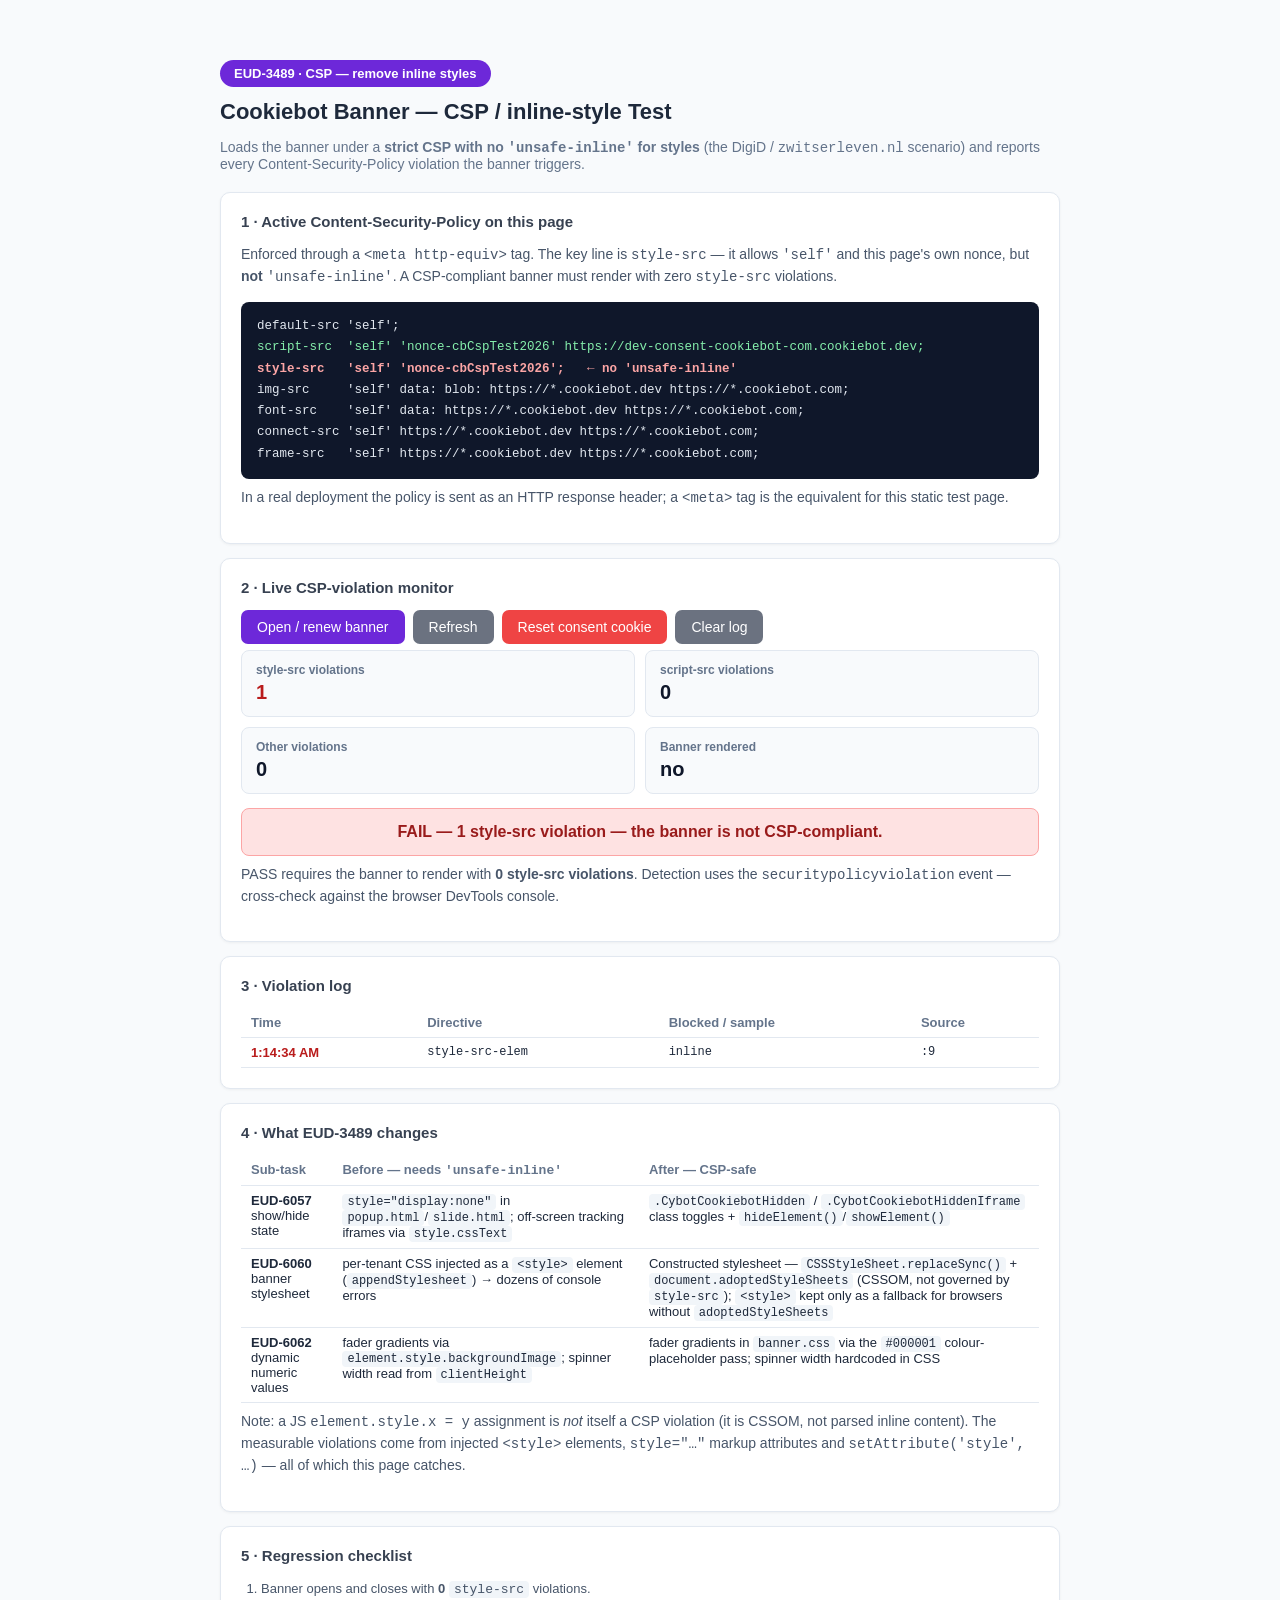
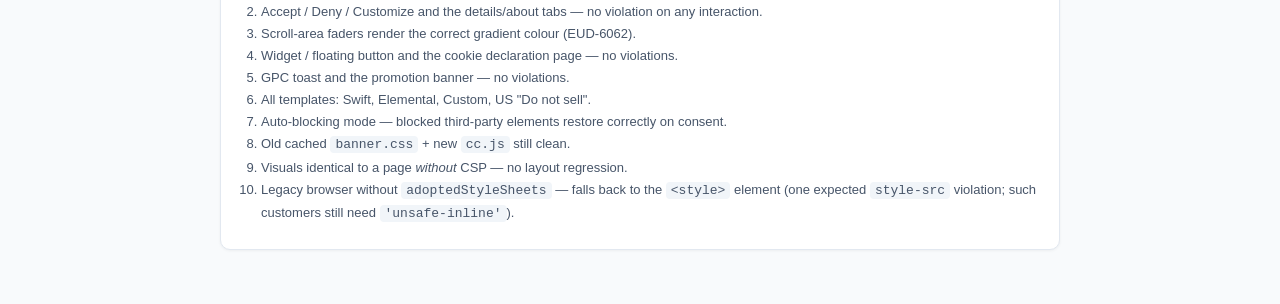
==== index.html @ 8791630c "Create index.html" ====
<!DOCTYPE html>
<html lang="en">
<head>
  <meta charset="UTF-8" />
  <meta name="viewport" content="width=device-width, initial-scale=1.0" />

  <!--
     Content Security Policy compliance test.

    This page enforces a STRICT CSP via <meta http-equiv>: style-src has NO
    'unsafe-inline'. That reproduces the DigiD / zwitserleven.nl scenario from
    the ticket, where customers are no longer allowed to whitelist
    'unsafe-inline' for styles.

    The page's OWN <style> and <script> blocks carry a nonce so they survive
    the policy. The nonce is a fixed string here on purpose — a static test
    fixture has no server to mint a per-request nonce, and the browser only
    checks that the attribute matches the policy, not that it is random.

    Anything the Cookiebot banner does that would need 'unsafe-inline'
    (an injected <style> element, a style="..." markup attribute, a
    setAttribute('style', ...) call) will be BLOCKED and reported through the
    securitypolicyviolation DOM event — which fires even for a meta-tag CSP,
    unlike report-uri/report-to.
  -->
  <meta http-equiv="Content-Security-Policy" content="
    default-src 'self';
    script-src  'self' 'nonce-cbCspTest2026' https://dev-consent-cookiebot-com.cookiebot.dev;
    style-src   'self' 'nonce-cbCspTest2026';
    img-src     'self' data: blob: https://*.cookiebot.dev https://*.cookiebot.com;
    font-src    'self' data: https://*.cookiebot.dev https://*.cookiebot.com;
    connect-src 'self' https://*.cookiebot.dev https://*.cookiebot.com;
    frame-src   'self' https://*.cookiebot.dev https://*.cookiebot.com;
  " />

  <title>Cookiebot Banner — CSP / inline-style Test (EUD-3489)</title>

  <!-- Violation listener registered FIRST, before the banner script, so
       violations raised during banner render are not missed. -->
  <script nonce="cbCspTest2026">
    window.__cspViolations = [];
    document.addEventListener('securitypolicyviolation', function (e) {
      window.__cspViolations.push({
        directive: e.effectiveDirective || e.violatedDirective || '',
        blockedURI: e.blockedURI || '',
        sample: e.sample || '',
        source: (e.sourceFile || '') + (e.lineNumber ? ':' + e.lineNumber : ''),
        disposition: e.disposition || 'enforce',
        time: new Date()
      });
      if (typeof window.__onCspViolation === 'function') window.__onCspViolation();
    });
  </script>

  <!-- Cookiebot banner script (dev environment — contains the EUD-3489 fix).
       The nonce on the loader lets Cookiebot propagate it to any script it
       injects (EUD-5587 nonce propagation). -->
  <script
    id="Cookiebot"
    src="https://dev-consent-cookiebot-com.cookiebot.dev/uc.js"
    data-cbid="5d0450b1-716d-4cf5-b0b1-d11523ff6b37"
    data-blockingmode="auto"
    type="text/javascript"
    data-culture="en"
    nonce="cbCspTest2026"></script>

  <style nonce="cbCspTest2026">
    * { box-sizing: border-box; }
    body {
      font-family: -apple-system, BlinkMacSystemFont, 'Segoe UI', sans-serif;
      max-width: 880px;
      margin: 40px auto;
      padding: 20px;
      background: #f8fafc;
      color: #1e293b;
      font-size: 16px;
    }
    h1 { margin: 0 0 4px; font-size: 22px; }
    .subtitle { color: #64748b; margin-bottom: 20px; font-size: 14px; }
    .site-badge {
      background: #6d28d9; color: #fff; padding: 6px 14px; border-radius: 20px;
      font-size: 13px; font-weight: 600; display: inline-block; margin-bottom: 12px;
    }
    .card {
      background: #fff; border: 1px solid #e2e8f0; padding: 20px; border-radius: 10px;
      margin: 14px 0; box-shadow: 0 1px 3px rgba(0,0,0,0.05);
    }
    .card h3 { margin: 0 0 14px; font-size: 15px; color: #374151; }
    .card p { font-size: 14px; line-height: 1.5; color: #475569; }

    .actions { display: flex; flex-wrap: wrap; gap: 8px; margin: 6px 0; }
    button {
      background: #6d28d9; color: #fff; border: none; padding: 9px 16px;
      border-radius: 7px; cursor: pointer; font-size: 14px; font-weight: 500;
      transition: background 0.2s;
    }
    button:hover { background: #5b21b6; }
    button.secondary { background: #6b7280; }
    button.secondary:hover { background: #4b5563; }
    button.danger { background: #ef4444; }
    button.danger:hover { background: #dc2626; }

    .policy {
      background: #0f172a; color: #e2e8f0; border-radius: 8px; padding: 14px 16px;
      font-family: ui-monospace, SFMono-Regular, Menlo, monospace; font-size: 12.5px;
      line-height: 1.7; white-space: pre-wrap; word-break: break-word;
    }
    .policy .hl { color: #fca5a5; font-weight: 700; }
    .policy .ok { color: #86efac; }

    .readout { display: grid; grid-template-columns: 1fr 1fr; gap: 10px; margin-top: 6px; }
    .metric {
      background: #f8fafc; border: 1px solid #e2e8f0; border-radius: 8px; padding: 12px 14px;
    }
    .metric .name { font-size: 12px; color: #64748b; font-weight: 600; }
    .metric .val { font-size: 20px; font-weight: 700; color: #0f172a; margin-top: 4px; font-variant-numeric: tabular-nums; }
    .metric .val.bad { color: #b91c1c; }
    .metric .val.good { color: #15803d; }

    .verdict {
      margin-top: 14px; padding: 14px 18px; border-radius: 8px;
      font-size: 16px; font-weight: 700; text-align: center;
    }
    .verdict.pass { background: #dcfce7; color: #166534; border: 1px solid #86efac; }
    .verdict.fail { background: #fee2e2; color: #991b1b; border: 1px solid #fca5a5; }
    .verdict.idle { background: #f1f5f9; color: #64748b; border: 1px solid #cbd5e1; }

    table { width: 100%; border-collapse: collapse; font-size: 13px; margin-top: 8px; }
    th, td { text-align: left; padding: 7px 10px; border-bottom: 1px solid #e2e8f0; vertical-align: top; }
    th { color: #64748b; font-weight: 600; }
    td code, td.mono { font-family: ui-monospace, SFMono-Regular, Menlo, monospace; font-size: 12px; }
    td code { background: #f1f5f9; padding: 1px 5px; border-radius: 4px; }
    tr.style-row td:first-child { color: #b91c1c; font-weight: 700; }
    tr.other-row td:first-child { color: #92400e; font-weight: 600; }

    .log-empty { font-size: 13px; color: #94a3b8; padding: 12px 0; }

    ol.checklist, ul.notes { font-size: 13px; line-height: 1.7; color: #475569; padding-left: 20px; margin: 4px 0; }
    ol.checklist code, ul.notes code { background: #f1f5f9; padding: 1px 5px; border-radius: 4px; }

    .hint { font-size: 12px; color: #94a3b8; margin-top: 8px; }
  </style>
</head>
<body>
  <div class="site-badge">EUD-3489 · CSP — remove inline styles</div>
  <h1>Cookiebot Banner — CSP / inline-style Test</h1>
  <p class="subtitle">
    Loads the banner under a <strong>strict CSP with no <code>'unsafe-inline'</code> for styles</strong>
    (the DigiD / <code>zwitserleven.nl</code> scenario) and reports every Content-Security-Policy
    violation the banner triggers.
  </p>

  <!-- 1. Active policy -->
  <div class="card">
    <h3>1 · Active Content-Security-Policy on this page</h3>
    <p>
      Enforced through a <code>&lt;meta http-equiv&gt;</code> tag. The key line is
      <code>style-src</code> — it allows <code>'self'</code> and this page's own
      nonce, but <strong>not</strong> <code>'unsafe-inline'</code>. A CSP-compliant
      banner must render with zero <code>style-src</code> violations.
    </p>
    <div class="policy" id="policyBox">loading…</div>
    <p class="hint">In a real deployment the policy is sent as an HTTP response header;
      a <code>&lt;meta&gt;</code> tag is the equivalent for this static test page.</p>
  </div>

  <!-- 2. Live monitor -->
  <div class="card">
    <h3>2 · Live CSP-violation monitor</h3>
    <div class="actions">
      <button id="renewBtn">Open / renew banner</button>
      <button class="secondary" id="measureBtn">Refresh</button>
      <button class="danger" id="resetBtn">Reset consent cookie</button>
      <button class="secondary" id="clearBtn">Clear log</button>
    </div>
    <div class="readout">
      <div class="metric"><div class="name">style-src violations</div><div class="val" id="mStyle">—</div></div>
      <div class="metric"><div class="name">script-src violations</div><div class="val" id="mScript">—</div></div>
      <div class="metric"><div class="name">Other violations</div><div class="val" id="mOther">—</div></div>
      <div class="metric"><div class="name">Banner rendered</div><div class="val" id="mBanner">—</div></div>
    </div>
    <div class="verdict idle" id="verdict">Open the banner to run the check.</div>
    <p class="hint">PASS requires the banner to render with <strong>0 style-src violations</strong>.
      Detection uses the <code>securitypolicyviolation</code> event — cross-check against the
      browser DevTools console.</p>
  </div>

  <!-- 3. Violation log -->
  <div class="card">
    <h3>3 · Violation log</h3>
    <table>
      <thead>
        <tr><th>Time</th><th>Directive</th><th>Blocked / sample</th><th>Source</th></tr>
      </thead>
      <tbody id="logBody"></tbody>
    </table>
    <div class="log-empty" id="logEmpty">No CSP violations recorded yet.</div>
  </div>

  <!-- 4. What the ticket changes -->
  <div class="card">
    <h3>4 · What EUD-3489 changes</h3>
    <table>
      <thead>
        <tr><th>Sub-task</th><th>Before — needs <code>'unsafe-inline'</code></th><th>After — CSP-safe</th></tr>
      </thead>
      <tbody>
        <tr>
          <td><strong>EUD-6057</strong><br>show/hide state</td>
          <td><code>style="display:none"</code> in <code>popup.html</code>/<code>slide.html</code>;
            off-screen tracking iframes via <code>style.cssText</code></td>
          <td><code>.CybotCookiebotHidden</code> / <code>.CybotCookiebotHiddenIframe</code>
            class toggles + <code>hideElement()</code>/<code>showElement()</code></td>
        </tr>
        <tr>
          <td><strong>EUD-6060</strong><br>banner stylesheet</td>
          <td>per-tenant CSS injected as a <code>&lt;style&gt;</code> element
            (<code>appendStylesheet</code>) → dozens of console errors</td>
          <td>Constructed stylesheet — <code>CSSStyleSheet.replaceSync()</code> +
            <code>document.adoptedStyleSheets</code> (CSSOM, not governed by
            <code>style-src</code>); <code>&lt;style&gt;</code> kept only as a fallback
            for browsers without <code>adoptedStyleSheets</code></td>
        </tr>
        <tr>
          <td><strong>EUD-6062</strong><br>dynamic numeric values</td>
          <td>fader gradients via <code>element.style.backgroundImage</code>;
            spinner width read from <code>clientHeight</code></td>
          <td>fader gradients in <code>banner.css</code> via the
            <code>#000001</code> colour-placeholder pass; spinner width hardcoded in CSS</td>
        </tr>
      </tbody>
    </table>
    <p class="hint">Note: a JS <code>element.style.x = y</code> assignment is <em>not</em> itself a
      CSP violation (it is CSSOM, not parsed inline content). The measurable violations come from
      injected <code>&lt;style&gt;</code> elements, <code>style="…"</code> markup attributes and
      <code>setAttribute('style', …)</code> — all of which this page catches.</p>
  </div>

  <!-- 5. Regression checklist -->
  <div class="card">
    <h3>5 · Regression checklist</h3>
    <ol class="checklist">
      <li>Banner opens and closes with <strong>0</strong> <code>style-src</code> violations.</li>
      <li>Accept / Deny / Customize and the details/about tabs — no violation on any interaction.</li>
      <li>Scroll-area faders render the correct gradient colour (EUD-6062).</li>
      <li>Widget / floating button and the cookie declaration page — no violations.</li>
      <li>GPC toast and the promotion banner — no violations.</li>
      <li>All templates: Swift, Elemental, Custom, US "Do not sell".</li>
      <li>Auto-blocking mode — blocked third-party elements restore correctly on consent.</li>
      <li>Old cached <code>banner.css</code> + new <code>cc.js</code> still clean.</li>
      <li>Visuals identical to a page <em>without</em> CSP — no layout regression.</li>
      <li>Legacy browser without <code>adoptedStyleSheets</code> — falls back to the
        <code>&lt;style&gt;</code> element (one expected <code>style-src</code> violation;
        such customers still need <code>'unsafe-inline'</code>).</li>
    </ol>
  </div>

  <script nonce="cbCspTest2026">
    const DIALOG_ID = 'CybotCookiebotDialog';
    const $ = (id) => document.getElementById(id);

    /* ---- render the active CSP, highlighting style-src ------------------ */
    function renderPolicy() {
      const meta = document.querySelector('meta[http-equiv="Content-Security-Policy"]');
      const box = $('policyBox');
      if (!meta) { box.textContent = '(no CSP meta tag found)'; return; }
      const lines = meta.getAttribute('content').split(';')
        .map((s) => s.trim()).filter(Boolean);
      box.textContent = '';
      lines.forEach((line) => {
        const span = document.createElement('span');
        if (/^style-src/.test(line)) {
          span.className = 'hl';
          span.textContent = line + ';   ← no \'unsafe-inline\'';
        } else if (/^script-src/.test(line)) {
          span.className = 'ok';
          span.textContent = line + ';';
        } else {
          span.textContent = line + ';';
        }
        box.appendChild(span);
        box.appendChild(document.createTextNode('\n'));
      });
    }

    /* ---- classify + render violations ----------------------------------- */
    function bucket(directive) {
      if (directive.indexOf('style') === 0) return 'style';
      if (directive.indexOf('script') === 0) return 'script';
      return 'other';
    }

    function renderLog() {
      const v = window.__cspViolations || [];
      const body = $('logBody');
      body.textContent = '';
      $('logEmpty').style.display = v.length ? 'none' : 'block';

      v.slice(-60).reverse().forEach((row) => {
        const b = bucket(row.directive);
        const tr = document.createElement('tr');
        tr.className = b === 'style' ? 'style-row' : (b === 'other' ? 'other-row' : '');
        const cells = [
          row.time.toLocaleTimeString(),
          row.directive,
          row.sample ? row.sample : row.blockedURI,
          row.source || '—'
        ];
        cells.forEach((text, i) => {
          const td = document.createElement('td');
          if (i >= 1) td.className = 'mono';
          td.textContent = text;
          tr.appendChild(td);
        });
        body.appendChild(tr);
      });
    }

    function bannerRendered() {
      return !!document.getElementById(DIALOG_ID);
    }

    function refresh() {
      const v = window.__cspViolations || [];
      let style = 0, script = 0, other = 0;
      v.forEach((row) => {
        const b = bucket(row.directive);
        if (b === 'style') style++;
        else if (b === 'script') script++;
        else other++;
      });

      const mStyle = $('mStyle'), mScript = $('mScript'), mOther = $('mOther'), mBanner = $('mBanner');
      mStyle.textContent = String(style);
      mStyle.className = 'val ' + (style ? 'bad' : 'good');
      mScript.textContent = String(script);
      mScript.className = 'val ' + (script ? 'bad' : '');
      mOther.textContent = String(other);
      mOther.className = 'val ' + (other ? 'bad' : '');

      const rendered = bannerRendered();
      mBanner.textContent = rendered ? 'yes' : 'no';
      mBanner.className = 'val ' + (rendered ? 'good' : '');

      const verdict = $('verdict');
      if (style > 0) {
        verdict.className = 'verdict fail';
        verdict.textContent = 'FAIL — ' + style + ' style-src violation' +
          (style === 1 ? '' : 's') + ' — the banner is not CSP-compliant.';
      } else if (rendered) {
        verdict.className = 'verdict pass';
        verdict.textContent = 'PASS — banner rendered with 0 style-src violations.';
      } else {
        verdict.className = 'verdict idle';
        verdict.textContent = 'Banner not rendered yet — open / renew it, or reset the consent cookie.';
      }
      renderLog();
    }
    window.__onCspViolation = refresh;

    /* ---- banner controls ------------------------------------------------ */
    function renewBanner() {
      if (window.Cookiebot && typeof window.Cookiebot.renew === 'function') {
        window.Cookiebot.renew();
      } else if (window.Cookiebot && typeof window.Cookiebot.show === 'function') {
        window.Cookiebot.show();
      }
      setTimeout(refresh, 250);
    }

    function resetConsent() {
      document.cookie = 'CookieConsent=; expires=Thu, 01 Jan 1970 00:00:00 UTC; path=/';
      renewBanner();
    }

    function clearLog() {
      window.__cspViolations.length = 0;
      refresh();
    }

    /* ---- wiring --------------------------------------------------------- */
    $('renewBtn').addEventListener('click', renewBanner);
    $('measureBtn').addEventListener('click', refresh);
    $('resetBtn').addEventListener('click', resetConsent);
    $('clearBtn').addEventListener('click', clearLog);

    window.addEventListener('CookiebotOnDialogDisplay', () => setTimeout(refresh, 80));
    window.addEventListener('CookiebotOnLoad', () => setTimeout(refresh, 150));
    window.addEventListener('CookiebotOnConsentReady', () => setTimeout(refresh, 150));

    renderPolicy();
    refresh();
    setInterval(refresh, 1500);
  </script>
</body>
</html>
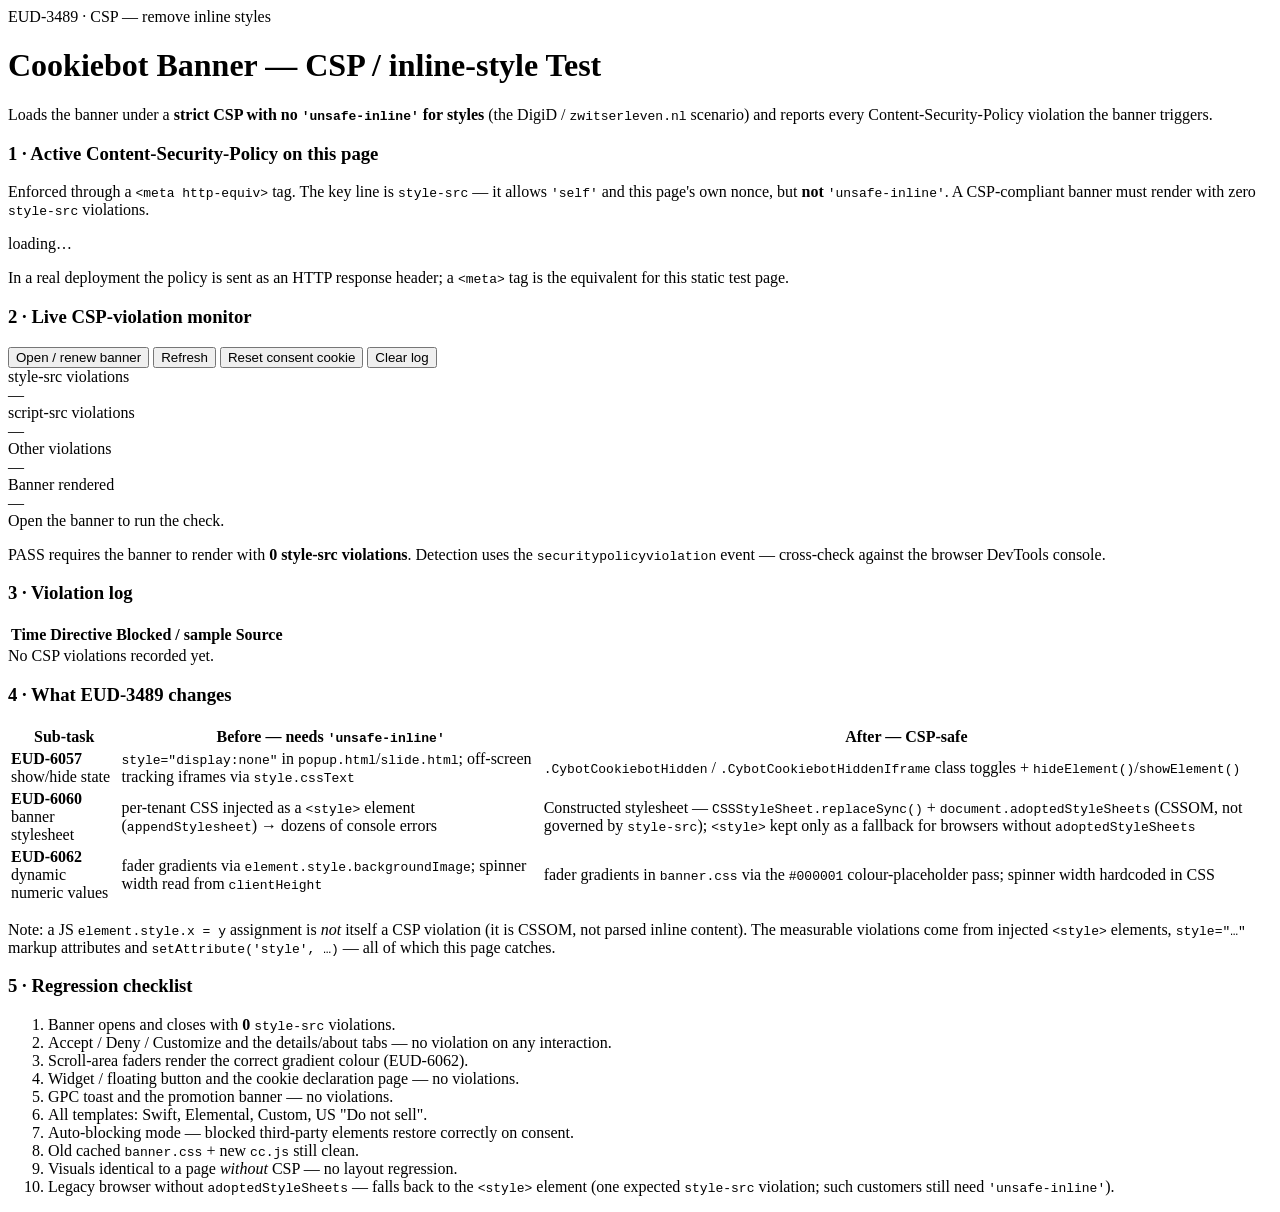
==== commit c8e383f5: "Update index.html" ====
--- a/index.html
+++ b/index.html
@@ -25,8 +25,7 @@
   -->
   <meta http-equiv="Content-Security-Policy" content="
     default-src 'self';
-    script-src  'self' 'nonce-cbCspTest2026' https://dev-consent-cookiebot-com.cookiebot.dev;
-    style-src   'self' 'nonce-cbCspTest2026';
+    style-src   'self';
     img-src     'self' data: blob: https://*.cookiebot.dev https://*.cookiebot.com;
     font-src    'self' data: https://*.cookiebot.dev https://*.cookiebot.com;
     connect-src 'self' https://*.cookiebot.dev https://*.cookiebot.com;
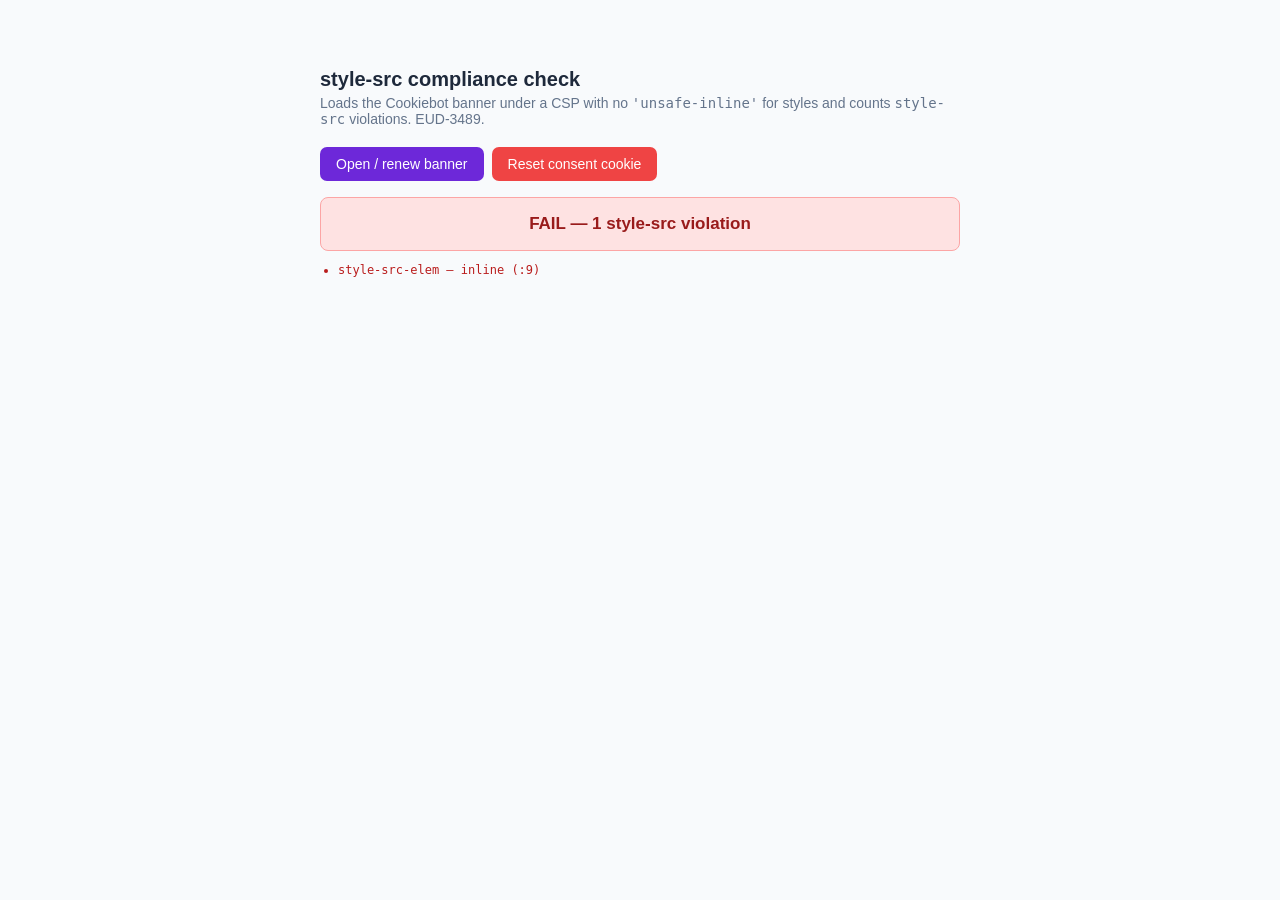
==== commit 256d796b: "Update index.html" ====
--- a/index.html
+++ b/index.html
@@ -1,395 +1,125 @@
+
 <!DOCTYPE html>
 <html lang="en">
 <head>
   <meta charset="UTF-8" />
   <meta name="viewport" content="width=device-width, initial-scale=1.0" />
 
-  <!--
-     Content Security Policy compliance test.
-
-    This page enforces a STRICT CSP via <meta http-equiv>: style-src has NO
-    'unsafe-inline'. That reproduces the DigiD / zwitserleven.nl scenario from
-    the ticket, where customers are no longer allowed to whitelist
-    'unsafe-inline' for styles.
-
-    The page's OWN <style> and <script> blocks carry a nonce so they survive
-    the policy. The nonce is a fixed string here on purpose — a static test
-    fixture has no server to mint a per-request nonce, and the browser only
-    checks that the attribute matches the policy, not that it is random.
-
-    Anything the Cookiebot banner does that would need 'unsafe-inline'
-    (an injected <style> element, a style="..." markup attribute, a
-    setAttribute('style', ...) call) will be BLOCKED and reported through the
-    securitypolicyviolation DOM event — which fires even for a meta-tag CSP,
-    unlike report-uri/report-to.
-  -->
+  <!-- Strict CSP: style-src has NO 'unsafe-inline'.
+       The page's own <style>/<script> use a nonce; anything the banner does
+       with inline styles gets blocked and reported. -->
   <meta http-equiv="Content-Security-Policy" content="
     default-src 'self';
-    style-src   'self';
+    script-src  'self' 'nonce-cbCspTest' https://dev-consent-cookiebot-com.cookiebot.dev;
+    style-src   'self' 'nonce-cbCspTest';
     img-src     'self' data: blob: https://*.cookiebot.dev https://*.cookiebot.com;
     font-src    'self' data: https://*.cookiebot.dev https://*.cookiebot.com;
     connect-src 'self' https://*.cookiebot.dev https://*.cookiebot.com;
     frame-src   'self' https://*.cookiebot.dev https://*.cookiebot.com;
   " />
 
-  <title>Cookiebot Banner — CSP / inline-style Test (EUD-3489)</title>
+  <title>style-src check (EUD-3489)</title>
 
-  <!-- Violation listener registered FIRST, before the banner script, so
-       violations raised during banner render are not missed. -->
-  <script nonce="cbCspTest2026">
-    window.__cspViolations = [];
+  <!-- Catch style violations before the banner loads. -->
+  <script nonce="cbCspTest">
+    window.__style = [];
     document.addEventListener('securitypolicyviolation', function (e) {
-      window.__cspViolations.push({
-        directive: e.effectiveDirective || e.violatedDirective || '',
-        blockedURI: e.blockedURI || '',
-        sample: e.sample || '',
-        source: (e.sourceFile || '') + (e.lineNumber ? ':' + e.lineNumber : ''),
-        disposition: e.disposition || 'enforce',
-        time: new Date()
-      });
-      if (typeof window.__onCspViolation === 'function') window.__onCspViolation();
+      var dir = e.effectiveDirective || e.violatedDirective || '';
+      if (dir.indexOf('style') === 0) {
+        window.__style.push({
+          dir: dir,
+          what: e.sample || e.blockedURI || 'inline',
+          src: (e.sourceFile || '') + (e.lineNumber ? ':' + e.lineNumber : '')
+        });
+        if (window.__refresh) window.__refresh();
+      }
     });
   </script>
 
-  <!-- Cookiebot banner script (dev environment — contains the EUD-3489 fix).
-       The nonce on the loader lets Cookiebot propagate it to any script it
-       injects (EUD-5587 nonce propagation). -->
   <script
     id="Cookiebot"
     src="https://dev-consent-cookiebot-com.cookiebot.dev/uc.js"
-    data-cbid="5d0450b1-716d-4cf5-b0b1-d11523ff6b37"
+    data-cbid="51342693-175d-4d75-9d4b-f2a44a6b89d7"
     data-blockingmode="auto"
     type="text/javascript"
     data-culture="en"
-    nonce="cbCspTest2026"></script>
+    nonce="cbCspTest"></script>
 
-  <style nonce="cbCspTest2026">
-    * { box-sizing: border-box; }
-    body {
-      font-family: -apple-system, BlinkMacSystemFont, 'Segoe UI', sans-serif;
-      max-width: 880px;
-      margin: 40px auto;
-      padding: 20px;
-      background: #f8fafc;
-      color: #1e293b;
-      font-size: 16px;
-    }
-    h1 { margin: 0 0 4px; font-size: 22px; }
-    .subtitle { color: #64748b; margin-bottom: 20px; font-size: 14px; }
-    .site-badge {
-      background: #6d28d9; color: #fff; padding: 6px 14px; border-radius: 20px;
-      font-size: 13px; font-weight: 600; display: inline-block; margin-bottom: 12px;
-    }
-    .card {
-      background: #fff; border: 1px solid #e2e8f0; padding: 20px; border-radius: 10px;
-      margin: 14px 0; box-shadow: 0 1px 3px rgba(0,0,0,0.05);
-    }
-    .card h3 { margin: 0 0 14px; font-size: 15px; color: #374151; }
-    .card p { font-size: 14px; line-height: 1.5; color: #475569; }
-
-    .actions { display: flex; flex-wrap: wrap; gap: 8px; margin: 6px 0; }
-    button {
-      background: #6d28d9; color: #fff; border: none; padding: 9px 16px;
-      border-radius: 7px; cursor: pointer; font-size: 14px; font-weight: 500;
-      transition: background 0.2s;
-    }
-    button:hover { background: #5b21b6; }
-    button.secondary { background: #6b7280; }
-    button.secondary:hover { background: #4b5563; }
+  <style nonce="cbCspTest">
+    body { font-family: -apple-system, BlinkMacSystemFont, 'Segoe UI', sans-serif;
+      max-width: 640px; margin: 48px auto; padding: 20px; background: #f8fafc; color: #1e293b; }
+    h1 { font-size: 20px; margin: 0 0 4px; }
+    p.sub { color: #64748b; font-size: 14px; margin: 0 0 20px; }
+    .actions { display: flex; gap: 8px; flex-wrap: wrap; margin-bottom: 16px; }
+    button { background: #6d28d9; color: #fff; border: none; padding: 9px 16px;
+      border-radius: 7px; cursor: pointer; font-size: 14px; }
     button.danger { background: #ef4444; }
-    button.danger:hover { background: #dc2626; }
-
-    .policy {
-      background: #0f172a; color: #e2e8f0; border-radius: 8px; padding: 14px 16px;
-      font-family: ui-monospace, SFMono-Regular, Menlo, monospace; font-size: 12.5px;
-      line-height: 1.7; white-space: pre-wrap; word-break: break-word;
-    }
-    .policy .hl { color: #fca5a5; font-weight: 700; }
-    .policy .ok { color: #86efac; }
-
-    .readout { display: grid; grid-template-columns: 1fr 1fr; gap: 10px; margin-top: 6px; }
-    .metric {
-      background: #f8fafc; border: 1px solid #e2e8f0; border-radius: 8px; padding: 12px 14px;
-    }
-    .metric .name { font-size: 12px; color: #64748b; font-weight: 600; }
-    .metric .val { font-size: 20px; font-weight: 700; color: #0f172a; margin-top: 4px; font-variant-numeric: tabular-nums; }
-    .metric .val.bad { color: #b91c1c; }
-    .metric .val.good { color: #15803d; }
-
-    .verdict {
-      margin-top: 14px; padding: 14px 18px; border-radius: 8px;
-      font-size: 16px; font-weight: 700; text-align: center;
-    }
+    .verdict { padding: 16px; border-radius: 8px; font-size: 17px; font-weight: 700; text-align: center; }
     .verdict.pass { background: #dcfce7; color: #166534; border: 1px solid #86efac; }
     .verdict.fail { background: #fee2e2; color: #991b1b; border: 1px solid #fca5a5; }
     .verdict.idle { background: #f1f5f9; color: #64748b; border: 1px solid #cbd5e1; }
-
-    table { width: 100%; border-collapse: collapse; font-size: 13px; margin-top: 8px; }
-    th, td { text-align: left; padding: 7px 10px; border-bottom: 1px solid #e2e8f0; vertical-align: top; }
-    th { color: #64748b; font-weight: 600; }
-    td code, td.mono { font-family: ui-monospace, SFMono-Regular, Menlo, monospace; font-size: 12px; }
-    td code { background: #f1f5f9; padding: 1px 5px; border-radius: 4px; }
-    tr.style-row td:first-child { color: #b91c1c; font-weight: 700; }
-    tr.other-row td:first-child { color: #92400e; font-weight: 600; }
-
-    .log-empty { font-size: 13px; color: #94a3b8; padding: 12px 0; }
-
-    ol.checklist, ul.notes { font-size: 13px; line-height: 1.7; color: #475569; padding-left: 20px; margin: 4px 0; }
-    ol.checklist code, ul.notes code { background: #f1f5f9; padding: 1px 5px; border-radius: 4px; }
-
-    .hint { font-size: 12px; color: #94a3b8; margin-top: 8px; }
+    ul { font-family: ui-monospace, Menlo, monospace; font-size: 12px; color: #b91c1c;
+      margin-top: 12px; padding-left: 18px; }
+    li { margin: 4px 0; word-break: break-word; }
   </style>
 </head>
 <body>
-  <div class="site-badge">EUD-3489 · CSP — remove inline styles</div>
-  <h1>Cookiebot Banner — CSP / inline-style Test</h1>
-  <p class="subtitle">
-    Loads the banner under a <strong>strict CSP with no <code>'unsafe-inline'</code> for styles</strong>
-    (the DigiD / <code>zwitserleven.nl</code> scenario) and reports every Content-Security-Policy
-    violation the banner triggers.
-  </p>
+  <h1>style-src compliance check</h1>
+  <p class="sub">Loads the Cookiebot banner under a CSP with no <code>'unsafe-inline'</code>
+    for styles and counts <code>style-src</code> violations. EUD-3489.</p>
 
-  <!-- 1. Active policy -->
-  <div class="card">
-    <h3>1 · Active Content-Security-Policy on this page</h3>
-    <p>
-      Enforced through a <code>&lt;meta http-equiv&gt;</code> tag. The key line is
-      <code>style-src</code> — it allows <code>'self'</code> and this page's own
-      nonce, but <strong>not</strong> <code>'unsafe-inline'</code>. A CSP-compliant
-      banner must render with zero <code>style-src</code> violations.
-    </p>
-    <div class="policy" id="policyBox">loading…</div>
-    <p class="hint">In a real deployment the policy is sent as an HTTP response header;
-      a <code>&lt;meta&gt;</code> tag is the equivalent for this static test page.</p>
+  <div class="actions">
+    <button id="renew">Open / renew banner</button>
+    <button id="reset" class="danger">Reset consent cookie</button>
   </div>
 
-  <!-- 2. Live monitor -->
-  <div class="card">
-    <h3>2 · Live CSP-violation monitor</h3>
-    <div class="actions">
-      <button id="renewBtn">Open / renew banner</button>
-      <button class="secondary" id="measureBtn">Refresh</button>
-      <button class="danger" id="resetBtn">Reset consent cookie</button>
-      <button class="secondary" id="clearBtn">Clear log</button>
-    </div>
-    <div class="readout">
-      <div class="metric"><div class="name">style-src violations</div><div class="val" id="mStyle">—</div></div>
-      <div class="metric"><div class="name">script-src violations</div><div class="val" id="mScript">—</div></div>
-      <div class="metric"><div class="name">Other violations</div><div class="val" id="mOther">—</div></div>
-      <div class="metric"><div class="name">Banner rendered</div><div class="val" id="mBanner">—</div></div>
-    </div>
-    <div class="verdict idle" id="verdict">Open the banner to run the check.</div>
-    <p class="hint">PASS requires the banner to render with <strong>0 style-src violations</strong>.
-      Detection uses the <code>securitypolicyviolation</code> event — cross-check against the
-      browser DevTools console.</p>
-  </div>
+  <div class="verdict idle" id="verdict">Open the banner to run the check.</div>
+  <ul id="log"></ul>
 
-  <!-- 3. Violation log -->
-  <div class="card">
-    <h3>3 · Violation log</h3>
-    <table>
-      <thead>
-        <tr><th>Time</th><th>Directive</th><th>Blocked / sample</th><th>Source</th></tr>
-      </thead>
-      <tbody id="logBody"></tbody>
-    </table>
-    <div class="log-empty" id="logEmpty">No CSP violations recorded yet.</div>
-  </div>
-
-  <!-- 4. What the ticket changes -->
-  <div class="card">
-    <h3>4 · What EUD-3489 changes</h3>
-    <table>
-      <thead>
-        <tr><th>Sub-task</th><th>Before — needs <code>'unsafe-inline'</code></th><th>After — CSP-safe</th></tr>
-      </thead>
-      <tbody>
-        <tr>
-          <td><strong>EUD-6057</strong><br>show/hide state</td>
-          <td><code>style="display:none"</code> in <code>popup.html</code>/<code>slide.html</code>;
-            off-screen tracking iframes via <code>style.cssText</code></td>
-          <td><code>.CybotCookiebotHidden</code> / <code>.CybotCookiebotHiddenIframe</code>
-            class toggles + <code>hideElement()</code>/<code>showElement()</code></td>
-        </tr>
-        <tr>
-          <td><strong>EUD-6060</strong><br>banner stylesheet</td>
-          <td>per-tenant CSS injected as a <code>&lt;style&gt;</code> element
-            (<code>appendStylesheet</code>) → dozens of console errors</td>
-          <td>Constructed stylesheet — <code>CSSStyleSheet.replaceSync()</code> +
-            <code>document.adoptedStyleSheets</code> (CSSOM, not governed by
-            <code>style-src</code>); <code>&lt;style&gt;</code> kept only as a fallback
-            for browsers without <code>adoptedStyleSheets</code></td>
-        </tr>
-        <tr>
-          <td><strong>EUD-6062</strong><br>dynamic numeric values</td>
-          <td>fader gradients via <code>element.style.backgroundImage</code>;
-            spinner width read from <code>clientHeight</code></td>
-          <td>fader gradients in <code>banner.css</code> via the
-            <code>#000001</code> colour-placeholder pass; spinner width hardcoded in CSS</td>
-        </tr>
-      </tbody>
-    </table>
-    <p class="hint">Note: a JS <code>element.style.x = y</code> assignment is <em>not</em> itself a
-      CSP violation (it is CSSOM, not parsed inline content). The measurable violations come from
-      injected <code>&lt;style&gt;</code> elements, <code>style="…"</code> markup attributes and
-      <code>setAttribute('style', …)</code> — all of which this page catches.</p>
-  </div>
-
-  <!-- 5. Regression checklist -->
-  <div class="card">
-    <h3>5 · Regression checklist</h3>
-    <ol class="checklist">
-      <li>Banner opens and closes with <strong>0</strong> <code>style-src</code> violations.</li>
-      <li>Accept / Deny / Customize and the details/about tabs — no violation on any interaction.</li>
-      <li>Scroll-area faders render the correct gradient colour (EUD-6062).</li>
-      <li>Widget / floating button and the cookie declaration page — no violations.</li>
-      <li>GPC toast and the promotion banner — no violations.</li>
-      <li>All templates: Swift, Elemental, Custom, US "Do not sell".</li>
-      <li>Auto-blocking mode — blocked third-party elements restore correctly on consent.</li>
-      <li>Old cached <code>banner.css</code> + new <code>cc.js</code> still clean.</li>
-      <li>Visuals identical to a page <em>without</em> CSP — no layout regression.</li>
-      <li>Legacy browser without <code>adoptedStyleSheets</code> — falls back to the
-        <code>&lt;style&gt;</code> element (one expected <code>style-src</code> violation;
-        such customers still need <code>'unsafe-inline'</code>).</li>
-    </ol>
-  </div>
-
-  <script nonce="cbCspTest2026">
-    const DIALOG_ID = 'CybotCookiebotDialog';
-    const $ = (id) => document.getElementById(id);
-
-    /* ---- render the active CSP, highlighting style-src ------------------ */
-    function renderPolicy() {
-      const meta = document.querySelector('meta[http-equiv="Content-Security-Policy"]');
-      const box = $('policyBox');
-      if (!meta) { box.textContent = '(no CSP meta tag found)'; return; }
-      const lines = meta.getAttribute('content').split(';')
-        .map((s) => s.trim()).filter(Boolean);
-      box.textContent = '';
-      lines.forEach((line) => {
-        const span = document.createElement('span');
-        if (/^style-src/.test(line)) {
-          span.className = 'hl';
-          span.textContent = line + ';   ← no \'unsafe-inline\'';
-        } else if (/^script-src/.test(line)) {
-          span.className = 'ok';
-          span.textContent = line + ';';
-        } else {
-          span.textContent = line + ';';
-        }
-        box.appendChild(span);
-        box.appendChild(document.createTextNode('\n'));
-      });
-    }
-
-    /* ---- classify + render violations ----------------------------------- */
-    function bucket(directive) {
-      if (directive.indexOf('style') === 0) return 'style';
-      if (directive.indexOf('script') === 0) return 'script';
-      return 'other';
-    }
-
-    function renderLog() {
-      const v = window.__cspViolations || [];
-      const body = $('logBody');
-      body.textContent = '';
-      $('logEmpty').style.display = v.length ? 'none' : 'block';
-
-      v.slice(-60).reverse().forEach((row) => {
-        const b = bucket(row.directive);
-        const tr = document.createElement('tr');
-        tr.className = b === 'style' ? 'style-row' : (b === 'other' ? 'other-row' : '');
-        const cells = [
-          row.time.toLocaleTimeString(),
-          row.directive,
-          row.sample ? row.sample : row.blockedURI,
-          row.source || '—'
-        ];
-        cells.forEach((text, i) => {
-          const td = document.createElement('td');
-          if (i >= 1) td.className = 'mono';
-          td.textContent = text;
-          tr.appendChild(td);
-        });
-        body.appendChild(tr);
-      });
-    }
-
-    function bannerRendered() {
-      return !!document.getElementById(DIALOG_ID);
-    }
+  <script nonce="cbCspTest">
+    var verdict = document.getElementById('verdict');
+    var log = document.getElementById('log');
 
     function refresh() {
-      const v = window.__cspViolations || [];
-      let style = 0, script = 0, other = 0;
-      v.forEach((row) => {
-        const b = bucket(row.directive);
-        if (b === 'style') style++;
-        else if (b === 'script') script++;
-        else other++;
+      var v = window.__style;
+      var rendered = !!document.getElementById('CybotCookiebotDialog');
+
+      log.textContent = '';
+      v.forEach(function (row) {
+        var li = document.createElement('li');
+        li.textContent = row.dir + ' — ' + row.what + (row.src ? '  (' + row.src + ')' : '');
+        log.appendChild(li);
       });
 
-      const mStyle = $('mStyle'), mScript = $('mScript'), mOther = $('mOther'), mBanner = $('mBanner');
-      mStyle.textContent = String(style);
-      mStyle.className = 'val ' + (style ? 'bad' : 'good');
-      mScript.textContent = String(script);
-      mScript.className = 'val ' + (script ? 'bad' : '');
-      mOther.textContent = String(other);
-      mOther.className = 'val ' + (other ? 'bad' : '');
-
-      const rendered = bannerRendered();
-      mBanner.textContent = rendered ? 'yes' : 'no';
-      mBanner.className = 'val ' + (rendered ? 'good' : '');
-
-      const verdict = $('verdict');
-      if (style > 0) {
+      if (v.length > 0) {
         verdict.className = 'verdict fail';
-        verdict.textContent = 'FAIL — ' + style + ' style-src violation' +
-          (style === 1 ? '' : 's') + ' — the banner is not CSP-compliant.';
+        verdict.textContent = 'FAIL — ' + v.length + ' style-src violation' + (v.length === 1 ? '' : 's');
       } else if (rendered) {
         verdict.className = 'verdict pass';
-        verdict.textContent = 'PASS — banner rendered with 0 style-src violations.';
+        verdict.textContent = 'PASS — banner rendered, 0 style-src violations';
       } else {
         verdict.className = 'verdict idle';
-        verdict.textContent = 'Banner not rendered yet — open / renew it, or reset the consent cookie.';
+        verdict.textContent = 'Banner not rendered yet — open / renew it.';
       }
-      renderLog();
     }
-    window.__onCspViolation = refresh;
+    window.__refresh = refresh;
 
-    /* ---- banner controls ------------------------------------------------ */
-    function renewBanner() {
-      if (window.Cookiebot && typeof window.Cookiebot.renew === 'function') {
-        window.Cookiebot.renew();
-      } else if (window.Cookiebot && typeof window.Cookiebot.show === 'function') {
-        window.Cookiebot.show();
-      }
+    function renew() {
+      if (window.Cookiebot && Cookiebot.renew) Cookiebot.renew();
+      else if (window.Cookiebot && Cookiebot.show) Cookiebot.show();
       setTimeout(refresh, 250);
     }
 
-    function resetConsent() {
+    document.getElementById('renew').addEventListener('click', renew);
+    document.getElementById('reset').addEventListener('click', function () {
       document.cookie = 'CookieConsent=; expires=Thu, 01 Jan 1970 00:00:00 UTC; path=/';
-      renewBanner();
-    }
+      renew();
+    });
 
-    function clearLog() {
-      window.__cspViolations.length = 0;
-      refresh();
-    }
-
-    /* ---- wiring --------------------------------------------------------- */
-    $('renewBtn').addEventListener('click', renewBanner);
-    $('measureBtn').addEventListener('click', refresh);
-    $('resetBtn').addEventListener('click', resetConsent);
-    $('clearBtn').addEventListener('click', clearLog);
-
-    window.addEventListener('CookiebotOnDialogDisplay', () => setTimeout(refresh, 80));
-    window.addEventListener('CookiebotOnLoad', () => setTimeout(refresh, 150));
-    window.addEventListener('CookiebotOnConsentReady', () => setTimeout(refresh, 150));
-
-    renderPolicy();
+    window.addEventListener('CookiebotOnDialogDisplay', function () { setTimeout(refresh, 80); });
+    window.addEventListener('CookiebotOnLoad', function () { setTimeout(refresh, 150); });
+    setInterval(refresh, 1500);
     refresh();
-    setInterval(refresh, 1500);
   </script>
 </body>
 </html>
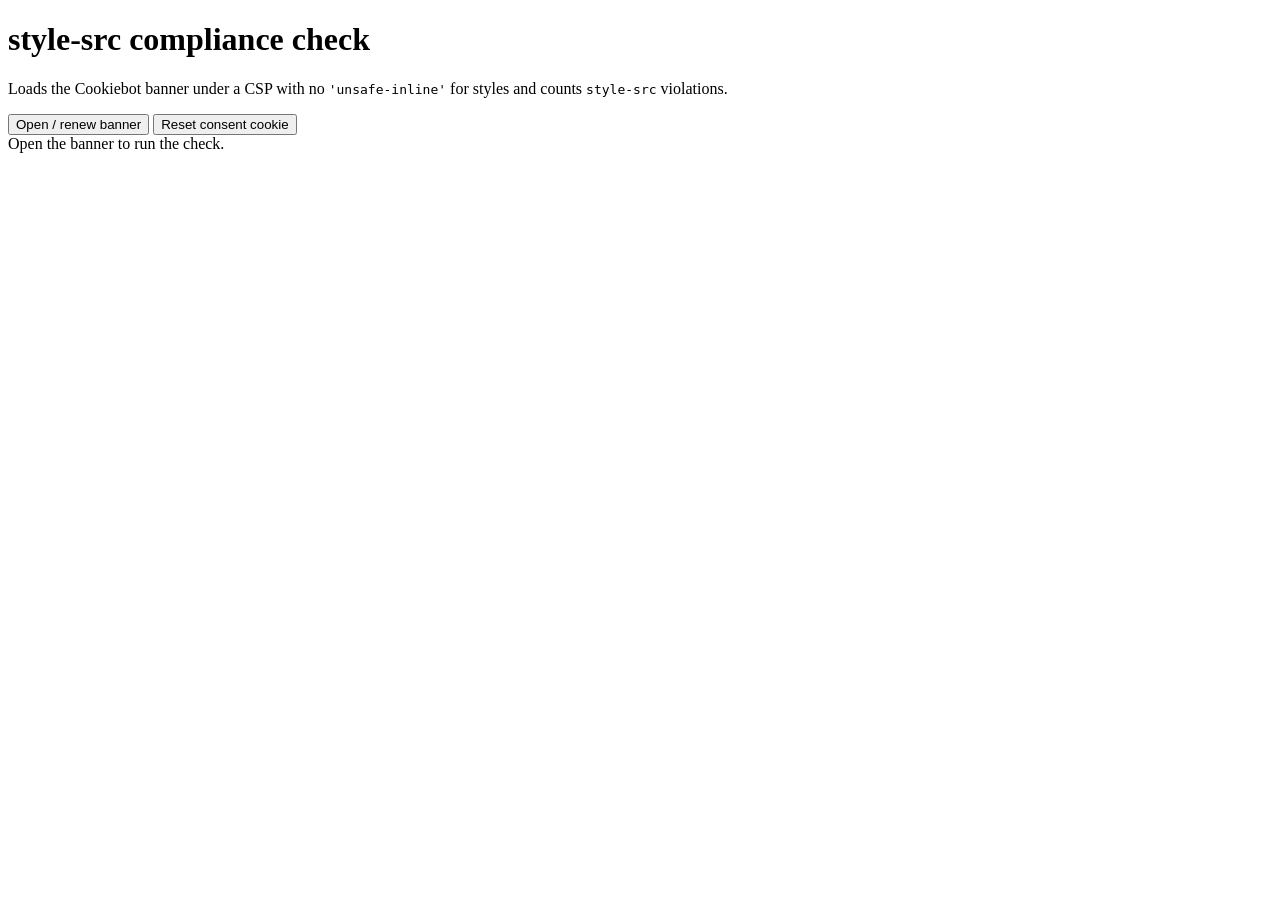
==== commit cef03f37: "Refactor CSP compliance test in index.html Updated the Content Security Policy and modified the HTML" ====
--- a/index.html
+++ b/index.html
@@ -6,67 +6,38 @@
   <meta name="viewport" content="width=device-width, initial-scale=1.0" />
 
   <!-- Strict CSP: style-src has NO 'unsafe-inline'.
-       The page's own <style>/<script> use a nonce; anything the banner does
+       No nonce is used — the page's own CSS/JS are external files, so they
+       pass style-src 'self' / script-src 'self'. Anything the banner does
        with inline styles gets blocked and reported. -->
   <meta http-equiv="Content-Security-Policy" content="
     default-src 'self';
-    script-src  'self' 'nonce-cbCspTest' https://dev-consent-cookiebot-com.cookiebot.dev;
-    style-src   'self' 'nonce-cbCspTest';
+    script-src  'self' https://dev-consent-cookiebot-com.cookiebot.dev;
+    style-src   'self';
     img-src     'self' data: blob: https://*.cookiebot.dev https://*.cookiebot.com;
     font-src    'self' data: https://*.cookiebot.dev https://*.cookiebot.com;
     connect-src 'self' https://*.cookiebot.dev https://*.cookiebot.com;
     frame-src   'self' https://*.cookiebot.dev https://*.cookiebot.com;
   " />
 
-  <title>style-src check (EUD-3489)</title>
+  <title>style-src check</title>
 
-  <!-- Catch style violations before the banner loads. -->
-  <script nonce="cbCspTest">
-    window.__style = [];
-    document.addEventListener('securitypolicyviolation', function (e) {
-      var dir = e.effectiveDirective || e.violatedDirective || '';
-      if (dir.indexOf('style') === 0) {
-        window.__style.push({
-          dir: dir,
-          what: e.sample || e.blockedURI || 'inline',
-          src: (e.sourceFile || '') + (e.lineNumber ? ':' + e.lineNumber : '')
-        });
-        if (window.__refresh) window.__refresh();
-      }
-    });
-  </script>
+  <link rel="stylesheet" href="style-src.css" />
+
+  <!-- Registers the violation listener before the banner can render. -->
+  <script src="csp.js"></script>
 
   <script
     id="Cookiebot"
     src="https://dev-consent-cookiebot-com.cookiebot.dev/uc.js"
-    data-cbid="51342693-175d-4d75-9d4b-f2a44a6b89d7"
+    data-cbid="5d0450b1-716d-4cf5-b0b1-d11523ff6b37"
     data-blockingmode="auto"
     type="text/javascript"
-    data-culture="en"
-    nonce="cbCspTest"></script>
-
-  <style nonce="cbCspTest">
-    body { font-family: -apple-system, BlinkMacSystemFont, 'Segoe UI', sans-serif;
-      max-width: 640px; margin: 48px auto; padding: 20px; background: #f8fafc; color: #1e293b; }
-    h1 { font-size: 20px; margin: 0 0 4px; }
-    p.sub { color: #64748b; font-size: 14px; margin: 0 0 20px; }
-    .actions { display: flex; gap: 8px; flex-wrap: wrap; margin-bottom: 16px; }
-    button { background: #6d28d9; color: #fff; border: none; padding: 9px 16px;
-      border-radius: 7px; cursor: pointer; font-size: 14px; }
-    button.danger { background: #ef4444; }
-    .verdict { padding: 16px; border-radius: 8px; font-size: 17px; font-weight: 700; text-align: center; }
-    .verdict.pass { background: #dcfce7; color: #166534; border: 1px solid #86efac; }
-    .verdict.fail { background: #fee2e2; color: #991b1b; border: 1px solid #fca5a5; }
-    .verdict.idle { background: #f1f5f9; color: #64748b; border: 1px solid #cbd5e1; }
-    ul { font-family: ui-monospace, Menlo, monospace; font-size: 12px; color: #b91c1c;
-      margin-top: 12px; padding-left: 18px; }
-    li { margin: 4px 0; word-break: break-word; }
-  </style>
+    data-culture="en"></script>
 </head>
 <body>
   <h1>style-src compliance check</h1>
   <p class="sub">Loads the Cookiebot banner under a CSP with no <code>'unsafe-inline'</code>
-    for styles and counts <code>style-src</code> violations. EUD-3489.</p>
+    for styles and counts <code>style-src</code> violations. </p>
 
   <div class="actions">
     <button id="renew">Open / renew banner</button>
@@ -75,51 +46,5 @@
 
   <div class="verdict idle" id="verdict">Open the banner to run the check.</div>
   <ul id="log"></ul>
-
-  <script nonce="cbCspTest">
-    var verdict = document.getElementById('verdict');
-    var log = document.getElementById('log');
-
-    function refresh() {
-      var v = window.__style;
-      var rendered = !!document.getElementById('CybotCookiebotDialog');
-
-      log.textContent = '';
-      v.forEach(function (row) {
-        var li = document.createElement('li');
-        li.textContent = row.dir + ' — ' + row.what + (row.src ? '  (' + row.src + ')' : '');
-        log.appendChild(li);
-      });
-
-      if (v.length > 0) {
-        verdict.className = 'verdict fail';
-        verdict.textContent = 'FAIL — ' + v.length + ' style-src violation' + (v.length === 1 ? '' : 's');
-      } else if (rendered) {
-        verdict.className = 'verdict pass';
-        verdict.textContent = 'PASS — banner rendered, 0 style-src violations';
-      } else {
-        verdict.className = 'verdict idle';
-        verdict.textContent = 'Banner not rendered yet — open / renew it.';
-      }
-    }
-    window.__refresh = refresh;
-
-    function renew() {
-      if (window.Cookiebot && Cookiebot.renew) Cookiebot.renew();
-      else if (window.Cookiebot && Cookiebot.show) Cookiebot.show();
-      setTimeout(refresh, 250);
-    }
-
-    document.getElementById('renew').addEventListener('click', renew);
-    document.getElementById('reset').addEventListener('click', function () {
-      document.cookie = 'CookieConsent=; expires=Thu, 01 Jan 1970 00:00:00 UTC; path=/';
-      renew();
-    });
-
-    window.addEventListener('CookiebotOnDialogDisplay', function () { setTimeout(refresh, 80); });
-    window.addEventListener('CookiebotOnLoad', function () { setTimeout(refresh, 150); });
-    setInterval(refresh, 1500);
-    refresh();
-  </script>
 </body>
 </html>
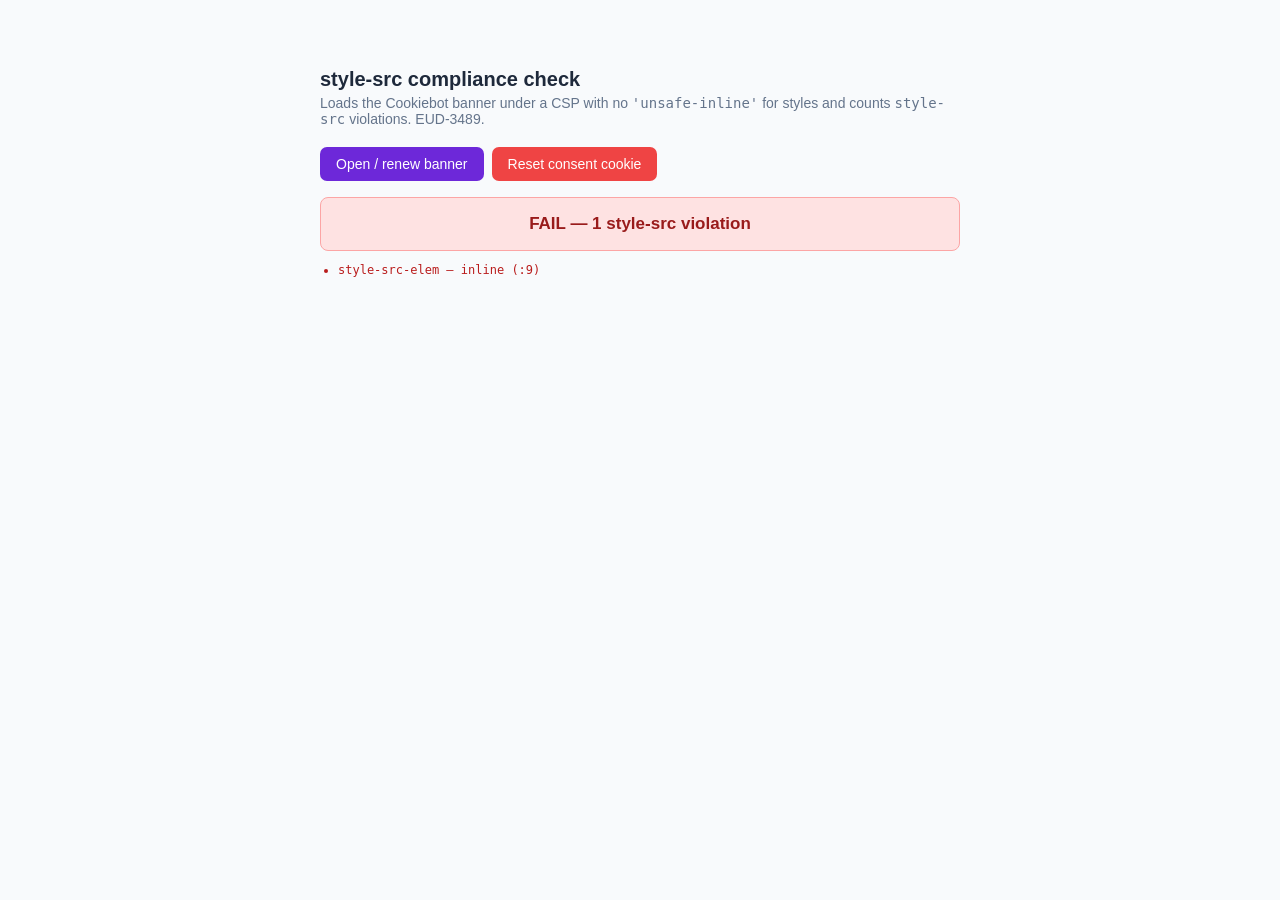
==== commit b40c9cc0: "Update index.html" ====
--- a/index.html
+++ b/index.html
@@ -6,25 +6,35 @@
   <meta name="viewport" content="width=device-width, initial-scale=1.0" />
 
   <!-- Strict CSP: style-src has NO 'unsafe-inline'.
-       No nonce is used — the page's own CSS/JS are external files, so they
-       pass style-src 'self' / script-src 'self'. Anything the banner does
+       The page's own <style>/<script> use a nonce; anything the banner does
        with inline styles gets blocked and reported. -->
   <meta http-equiv="Content-Security-Policy" content="
     default-src 'self';
-    script-src  'self' https://dev-consent-cookiebot-com.cookiebot.dev;
-    style-src   'self';
+    script-src  'self' 'nonce-cbCspTest' https://dev-consent-cookiebot-com.cookiebot.dev;
+    style-src   'self' 'nonce-cbCspTest';
     img-src     'self' data: blob: https://*.cookiebot.dev https://*.cookiebot.com;
     font-src    'self' data: https://*.cookiebot.dev https://*.cookiebot.com;
     connect-src 'self' https://*.cookiebot.dev https://*.cookiebot.com;
     frame-src   'self' https://*.cookiebot.dev https://*.cookiebot.com;
   " />
 
-  <title>style-src check</title>
+  <title>style-src check (EUD-3489)</title>
 
-  <link rel="stylesheet" href="style-src.css" />
-
-  <!-- Registers the violation listener before the banner can render. -->
-  <script src="csp.js"></script>
+  <!-- Catch style violations before the banner loads. -->
+  <script nonce="cbCspTest">
+    window.__style = [];
+    document.addEventListener('securitypolicyviolation', function (e) {
+      var dir = e.effectiveDirective || e.violatedDirective || '';
+      if (dir.indexOf('style') === 0) {
+        window.__style.push({
+          dir: dir,
+          what: e.sample || e.blockedURI || 'inline',
+          src: (e.sourceFile || '') + (e.lineNumber ? ':' + e.lineNumber : '')
+        });
+        if (window.__refresh) window.__refresh();
+      }
+    });
+  </script>
 
   <script
     id="Cookiebot"
@@ -32,12 +42,31 @@
     data-cbid="5d0450b1-716d-4cf5-b0b1-d11523ff6b37"
     data-blockingmode="auto"
     type="text/javascript"
-    data-culture="en"></script>
+    data-culture="en"
+    nonce="cbCspTest"></script>
+
+  <style nonce="cbCspTest">
+    body { font-family: -apple-system, BlinkMacSystemFont, 'Segoe UI', sans-serif;
+      max-width: 640px; margin: 48px auto; padding: 20px; background: #f8fafc; color: #1e293b; }
+    h1 { font-size: 20px; margin: 0 0 4px; }
+    p.sub { color: #64748b; font-size: 14px; margin: 0 0 20px; }
+    .actions { display: flex; gap: 8px; flex-wrap: wrap; margin-bottom: 16px; }
+    button { background: #6d28d9; color: #fff; border: none; padding: 9px 16px;
+      border-radius: 7px; cursor: pointer; font-size: 14px; }
+    button.danger { background: #ef4444; }
+    .verdict { padding: 16px; border-radius: 8px; font-size: 17px; font-weight: 700; text-align: center; }
+    .verdict.pass { background: #dcfce7; color: #166534; border: 1px solid #86efac; }
+    .verdict.fail { background: #fee2e2; color: #991b1b; border: 1px solid #fca5a5; }
+    .verdict.idle { background: #f1f5f9; color: #64748b; border: 1px solid #cbd5e1; }
+    ul { font-family: ui-monospace, Menlo, monospace; font-size: 12px; color: #b91c1c;
+      margin-top: 12px; padding-left: 18px; }
+    li { margin: 4px 0; word-break: break-word; }
+  </style>
 </head>
 <body>
   <h1>style-src compliance check</h1>
   <p class="sub">Loads the Cookiebot banner under a CSP with no <code>'unsafe-inline'</code>
-    for styles and counts <code>style-src</code> violations. </p>
+    for styles and counts <code>style-src</code> violations. EUD-3489.</p>
 
   <div class="actions">
     <button id="renew">Open / renew banner</button>
@@ -46,5 +75,51 @@
 
   <div class="verdict idle" id="verdict">Open the banner to run the check.</div>
   <ul id="log"></ul>
+
+  <script nonce="cbCspTest">
+    var verdict = document.getElementById('verdict');
+    var log = document.getElementById('log');
+
+    function refresh() {
+      var v = window.__style;
+      var rendered = !!document.getElementById('CybotCookiebotDialog');
+
+      log.textContent = '';
+      v.forEach(function (row) {
+        var li = document.createElement('li');
+        li.textContent = row.dir + ' — ' + row.what + (row.src ? '  (' + row.src + ')' : '');
+        log.appendChild(li);
+      });
+
+      if (v.length > 0) {
+        verdict.className = 'verdict fail';
+        verdict.textContent = 'FAIL — ' + v.length + ' style-src violation' + (v.length === 1 ? '' : 's');
+      } else if (rendered) {
+        verdict.className = 'verdict pass';
+        verdict.textContent = 'PASS — banner rendered, 0 style-src violations';
+      } else {
+        verdict.className = 'verdict idle';
+        verdict.textContent = 'Banner not rendered yet — open / renew it.';
+      }
+    }
+    window.__refresh = refresh;
+
+    function renew() {
+      if (window.Cookiebot && Cookiebot.renew) Cookiebot.renew();
+      else if (window.Cookiebot && Cookiebot.show) Cookiebot.show();
+      setTimeout(refresh, 250);
+    }
+
+    document.getElementById('renew').addEventListener('click', renew);
+    document.getElementById('reset').addEventListener('click', function () {
+      document.cookie = 'CookieConsent=; expires=Thu, 01 Jan 1970 00:00:00 UTC; path=/';
+      renew();
+    });
+
+    window.addEventListener('CookiebotOnDialogDisplay', function () { setTimeout(refresh, 80); });
+    window.addEventListener('CookiebotOnLoad', function () { setTimeout(refresh, 150); });
+    setInterval(refresh, 1500);
+    refresh();
+  </script>
 </body>
 </html>
